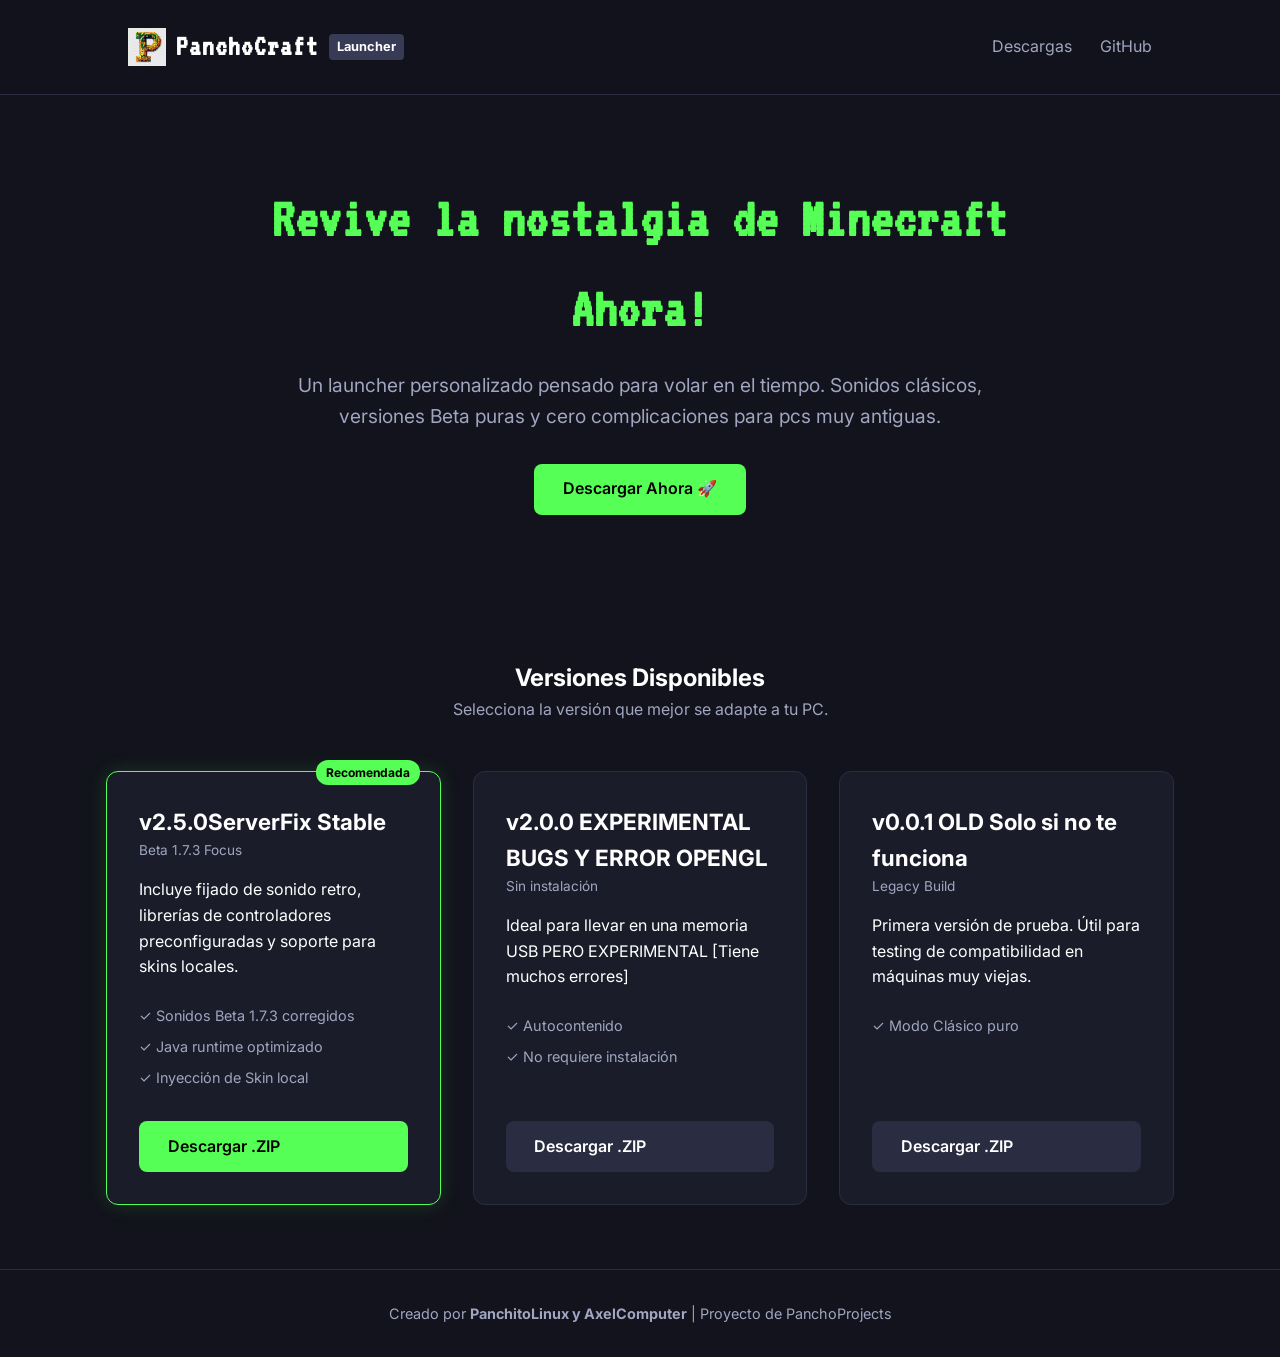
==== PanchoCraftLauncher.html @ 81cd55cd "Add files via upload" ====
<!DOCTYPE html>
<html lang="es">

<head>
    <meta charset="UTF-8">
    <meta name="viewport" content="width=device-width, initial-scale=1.0">
    <title>PanchoCraft Launcher | PanchitoLinux</title>
    <link rel="stylesheet" href="styles.css">
    <!-- Fuente moderna estilo Pixel / Game -->
    <link rel="preconnect" href="https://fonts.googleapis.com">
    <link rel="preconnect" href="https://fonts.gstatic.com" crossorigin>
    <link href="https://fonts.googleapis.com/css2?family=VT323&family=Inter:wght@400;600;800&display=swap"
        rel="stylesheet">
</head>

<body>

    <!-- Encabezado / Navbar -->
    <header class="navbar">
        <div class="logo">
            <!-- Imagen del Logo -->
            <img src="logo.ico" alt="PanchoCraft Logo" class="logo-img">
            <span class="pixel-text">PanchoCraft</span>
            <span class="badge">Launcher</span>
        </div>
        <nav>
            <a href="#descargas">Descargas</a>
            <a href="https://github.com/PanchitoLinux" target="_blank" class="github-link">GitHub</a>
        </nav>
    </header>

    <!-- Hero Section -->
    <section class="hero">
        <h1 class="pixel-title">Revive la nostalgia de Minecraft Ahora!</h1>
        <p class="hero-subtitle">Un launcher personalizado pensado para volar en el tiempo. Sonidos clásicos, versiones
            Beta puras y cero complicaciones para pcs muy antiguas.</p>
        <a href="#descargas" class="btn btn-primary">Descargar Ahora 🚀</a>
    </section>

    <!-- Sección de Descargas -->
    <section id="descargas" class="downloads-section">
        <h2>Versiones Disponibles</h2>
        <p class="section-desc">Selecciona la versión que mejor se adapte a tu PC.</p>

        <div class="cards-grid">

            <!-- Versión Estable x86 y x64 bits Windows(Recomendada) -->
            <div class="card featured">
                <span class="card-tag">Recomendada</span>
                <h3>v2.5.0ServerFix Stable</h3>
                <span class="version-date">Beta 1.7.3 Focus</span>
                <p>Incluye fijado de sonido retro, librerías de controladores preconfiguradas y soporte para skins
                    locales.</p>
                <ul class="features-list">
                    <li>✓ Sonidos Beta 1.7.3 corregidos</li>
                    <li>✓ Java runtime optimizado</li>
                    <li>✓ Inyección de Skin local</li>
                </ul>
                <a href="https://www.mediafire.com/file/p5ts96hq9i423qu/LauncherPanchitoNostalgia2.5.0.7z/file"
                    class="btn btn-download">Descargar .ZIP</a>
            </div>

            <!-- Versión Descontinuada [NO RECOMENDADA SOLO EXPERIMENTAL] -->
            <div class="card">
                <h3>v2.0.0 EXPERIMENTAL BUGS Y ERROR OPENGL</h3>
                <span class="version-date">Sin instalación</span>
                <p>Ideal para llevar en una memoria USB PERO EXPERIMENTAL [Tiene muchos errores]</p>
                <ul class="features-list">
                    <li>✓ Autocontenido</li>
                    <li>✓ No requiere instalación</li>
                </ul>
                <a href="https://www.mediafire.com/file/kmxfj7t326yy0t3/LauncherPanchitoNostalgiaUpdate2.7z/file"
                    class="btn btn-secondary">Descargar .ZIP</a>
            </div>

            <!-- Versión Antigua OLD solo si no funcionan las demas -->
            <div class="card">
                <h3>v0.0.1 OLD Solo si no te funciona</h3>
                <span class="version-date">Legacy Build</span>
                <p>Primera versión de prueba. Útil para testing de compatibilidad en máquinas muy viejas.</p>
                <ul class="features-list">
                    <li>✓ Modo Clásico puro</li>
                </ul>
                <a href="https://www.mediafire.com/file/olpnx8snlt0ps9s/PanchitoLinux+Nostalgia+Launcher.7z/file"
                    class="btn btn-secondary">Descargar .ZIP</a>
            </div>

        </div>
    </section>

    <!-- Pie de página -->
    <footer>
        <p>Creado por <strong>PanchitoLinux y AxelComputer</strong> | Proyecto de PanchoProjects</p>
    </footer>

</body>

</html>
---- styles.css ----
:root {
    --bg-dark: #12131C;
    --card-bg: #1A1C29;
    --accent: #55FF55;
    /* Verde Minecraft */
    --accent-hover: #33cc33;
    --text-main: #FFFFFF;
    --text-muted: #A0A5C0;
    --border-color: #2A2D42;
}

* {
    margin: 0;
    padding: 0;
    box-sizing: border-box;
    font-family: 'Inter', sans-serif;
}

body {
    background-color: var(--bg-dark);
    color: var(--text-main);
    line-height: 1.6;
}

/* Tipografía retro */
.pixel-text,
.pixel-title {
    font-family: 'VT323', monospace;
    letter-spacing: 1px;
}

/* Header */
.navbar {
    display: flex;
    justify-content: space-between;
    align-items: center;
    padding: 1.5rem 10%;
    background-color: rgba(18, 19, 28, 0.9);
    border-bottom: 1px solid var(--border-color);
    position: sticky;
    top: 0;
    backdrop-filter: blur(8px);
    z-index: 100;
}

/* Alineación del Logo con la Imagen */
.logo {
    display: flex;
    align-items: center;
    gap: 10px;
    font-size: 1.8rem;
    font-weight: bold;
}

.logo-img {
    height: 38px;
    width: auto;
    object-fit: contain;
}

.badge {
    font-size: 0.8rem;
    background: #383B56;
    padding: 0.2rem 0.5rem;
    border-radius: 4px;
}

nav a {
    color: var(--text-muted);
    text-decoration: none;
    margin-left: 1.5rem;
    transition: color 0.3s;
}

nav a:hover {
    color: var(--text-main);
}

/* Hero Section */
.hero {
    text-align: center;
    padding: 5rem 1rem;
    max-width: 800px;
    margin: 0 auto;
}

.hero .pixel-title {
    font-size: 3.5rem;
    color: var(--accent);
    margin-bottom: 1rem;
}

.hero-subtitle {
    font-size: 1.2rem;
    color: var(--text-muted);
    margin-bottom: 2rem;
}

/* Botones */
.btn {
    display: inline-block;
    padding: 0.8rem 1.8rem;
    border-radius: 8px;
    text-decoration: none;
    font-weight: 600;
    transition: all 0.2s ease;
}

.btn-primary,
.btn-download {
    background-color: var(--accent);
    color: #000;
}

.btn-primary:hover,
.btn-download:hover {
    background-color: var(--accent-hover);
    transform: translateY(-2px);
}

.btn-secondary {
    background-color: #2A2D42;
    color: var(--text-main);
}

.btn-secondary:hover {
    background-color: #383B56;
}

/* Downloads Grid */
.downloads-section {
    max-width: 1100px;
    margin: 0 auto;
    padding: 4rem 1rem;
    text-align: center;
}

.section-desc {
    color: var(--text-muted);
    margin-bottom: 3rem;
}

.cards-grid {
    display: grid;
    grid-template-columns: repeat(auto-fit, minmax(300px, 1fr));
    gap: 2rem;
}

.card {
    background-color: var(--card-bg);
    border: 1px solid var(--border-color);
    border-radius: 12px;
    padding: 2rem;
    text-align: left;
    position: relative;
    display: flex;
    flex-direction: column;
}

.card.featured {
    border-color: var(--accent);
    box-shadow: 0 0 20px rgba(85, 255, 85, 0.15);
}

.card-tag {
    position: absolute;
    top: -12px;
    right: 20px;
    background: var(--accent);
    color: #000;
    font-size: 0.75rem;
    font-weight: bold;
    padding: 0.2rem 0.6rem;
    border-radius: 12px;
}

.card h3 {
    font-size: 1.4rem;
}

.version-date {
    font-size: 0.85rem;
    color: var(--text-muted);
    margin-bottom: 1rem;
    display: block;
}

.features-list {
    list-style: none;
    margin: 1.5rem 0;
    flex-grow: 1;
}

.features-list li {
    font-size: 0.9rem;
    color: var(--text-muted);
    margin-bottom: 0.5rem;
}

/* Footer */
footer {
    text-align: center;
    padding: 2rem;
    border-top: 1px solid var(--border-color);
    color: var(--text-muted);
    font-size: 0.9rem;
}
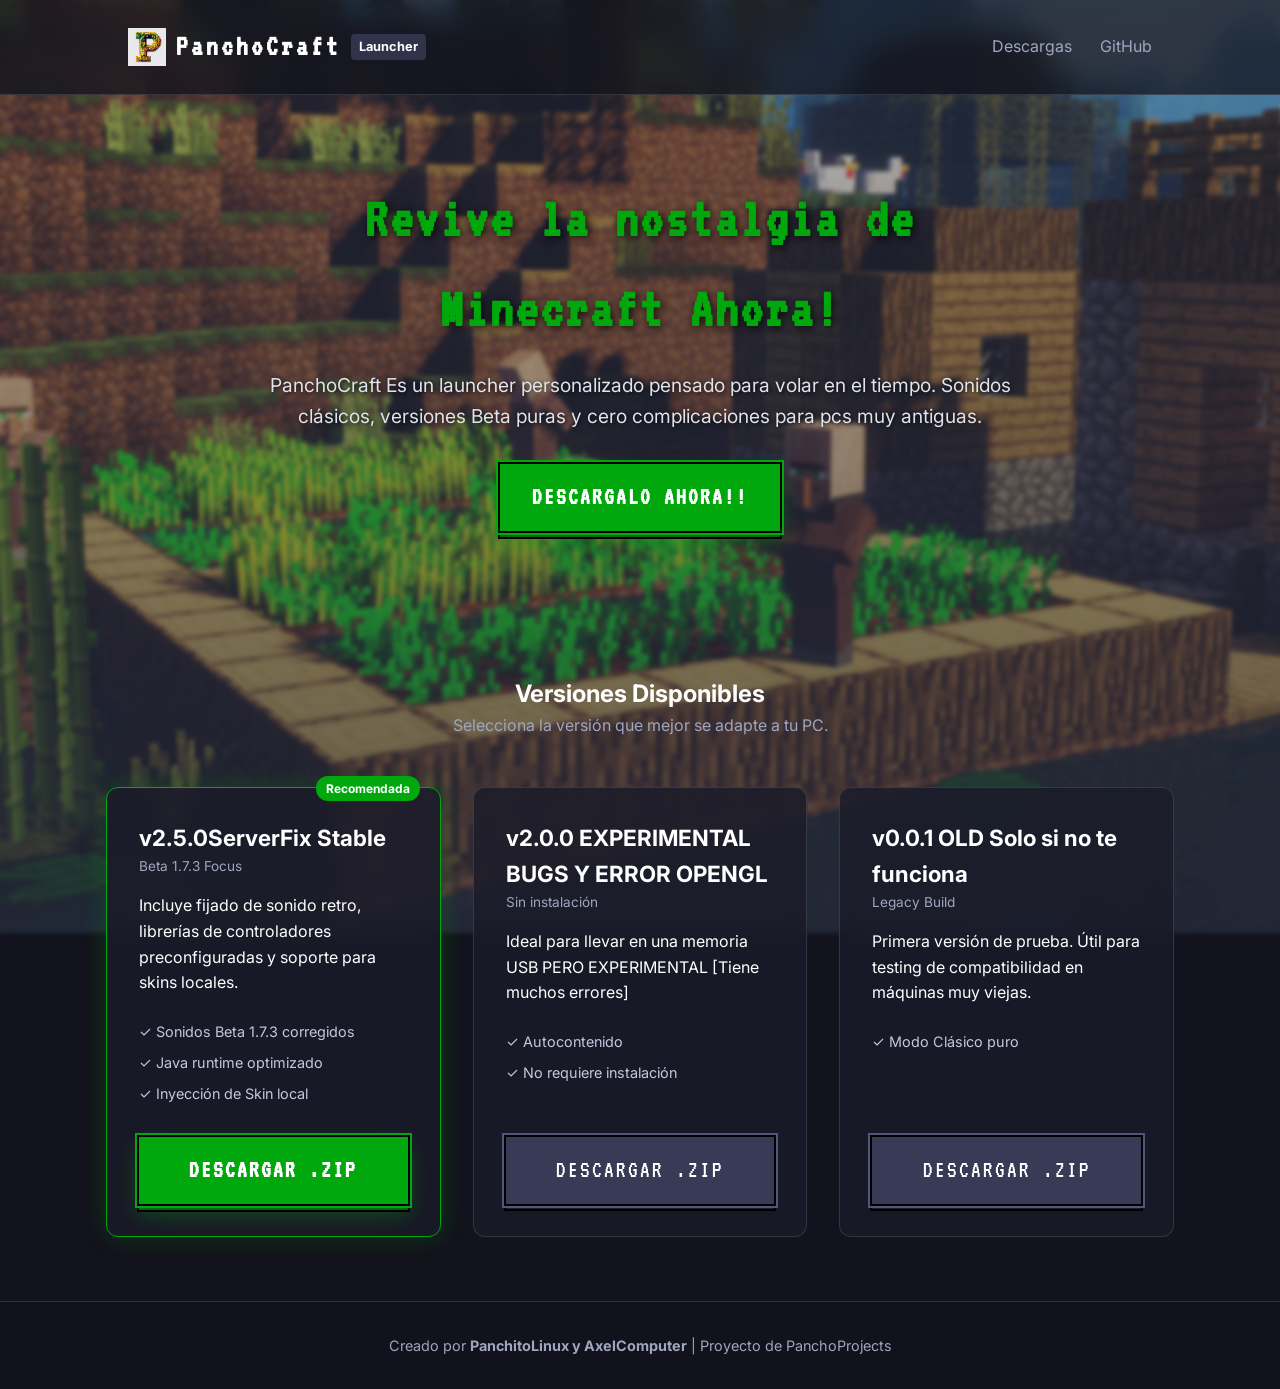
==== commit 5266a052: "Add files via upload" ====
--- a/PanchoCraftLauncher.html
+++ b/PanchoCraftLauncher.html
@@ -32,9 +32,10 @@
     <!-- Hero Section -->
     <section class="hero">
         <h1 class="pixel-title">Revive la nostalgia de Minecraft Ahora!</h1>
-        <p class="hero-subtitle">Un launcher personalizado pensado para volar en el tiempo. Sonidos clásicos, versiones
+        <p class="hero-subtitle">PanchoCraft Es un launcher personalizado pensado para volar en el tiempo. Sonidos
+            clásicos, versiones
             Beta puras y cero complicaciones para pcs muy antiguas.</p>
-        <a href="#descargas" class="btn btn-primary">Descargar Ahora 🚀</a>
+        <a href="#descargas" class="btn btn-primary">Descargalo Ahora!!</a>
     </section>
 
     <!-- Sección de Descargas -->
--- a/styles.css
+++ b/styles.css
@@ -1,12 +1,13 @@
 :root {
     --bg-dark: #12131C;
-    --card-bg: #1A1C29;
-    --accent: #55FF55;
-    /* Verde Minecraft */
-    --accent-hover: #33cc33;
+    --card-bg: rgba(26, 28, 41, 0.82);
+    /* Transparencia para dejar entrever el fondo */
+    --accent: #00A80E;
+    /* Verde deslumbrante */
+    --accent-hover: #00870b;
     --text-main: #FFFFFF;
     --text-muted: #A0A5C0;
-    --border-color: #2A2D42;
+    --border-color: rgba(255, 255, 255, 0.12);
 }
 
 * {
@@ -20,30 +21,52 @@
     background-color: var(--bg-dark);
     color: var(--text-main);
     line-height: 1.6;
+    min-height: 100vh;
+    position: relative;
+    overflow-x: hidden;
+}
+
+/* Fondo decorativo desenfocado */
+body::before {
+    content: "";
+    position: fixed;
+    top: -10px;
+    left: -10px;
+    right: -10px;
+    bottom: -10px;
+    background-image: linear-gradient(rgba(18, 19, 28, 0.65),
+            rgba(18, 19, 28, 0.85)), url('wp6505487.jpg');
+    background-size: cover;
+    background-position: center;
+    background-repeat: no-repeat;
+    filter: blur(2px) brightness(2.00);
+    z-index: -1;
+    transform: scale(1.05);
 }
 
 /* Tipografía retro */
 .pixel-text,
 .pixel-title {
     font-family: 'VT323', monospace;
-    letter-spacing: 1px;
-}
-
-/* Header */
+    letter-spacing: 3px;
+}
+
+/* Header / Navbar */
 .navbar {
     display: flex;
     justify-content: space-between;
     align-items: center;
     padding: 1.5rem 10%;
-    background-color: rgba(18, 19, 28, 0.9);
+    background-color: rgba(18, 19, 28, 0.75);
     border-bottom: 1px solid var(--border-color);
     position: sticky;
     top: 0;
-    backdrop-filter: blur(8px);
+    backdrop-filter: blur(12px);
+    -webkit-backdrop-filter: blur(12px);
     z-index: 100;
 }
 
-/* Alineación del Logo con la Imagen */
+/* Logo */
 .logo {
     display: flex;
     align-items: center;
@@ -60,7 +83,7 @@
 
 .badge {
     font-size: 0.8rem;
-    background: #383B56;
+    background: rgba(56, 59, 86, 0.8);
     padding: 0.2rem 0.5rem;
     border-radius: 4px;
 }
@@ -88,46 +111,193 @@
     font-size: 3.5rem;
     color: var(--accent);
     margin-bottom: 1rem;
+    text-shadow: 2px 2px 8px rgba(0, 0, 0, 0.8);
+
+    /* Animaciones: Entrada con rebote + flotación retro continua */
+    animation:
+        bounceInDown 1.2s cubic-bezier(0.215, 0.61, 0.355, 1) forwards,
+        floatRetro 3s ease-in-out infinite 1.2s;
 }
 
 .hero-subtitle {
     font-size: 1.2rem;
-    color: var(--text-muted);
+    color: #e0e2ec;
     margin-bottom: 2rem;
-}
-
-/* Botones */
+    text-shadow: 1px 1px 4px rgba(0, 0, 0, 0.8);
+
+    /* Animación suave de aparición para el subtítulo */
+    animation: fadeIn 1.5s ease-out 0.4s both;
+}
+
+/* ==========================================
+   ANIMACIONES DE ENTRADA Y MOVIMIENTO
+   ========================================== */
+
+/* 1. Caída con rebote para el título principal */
+@keyframes bounceInDown {
+    0% {
+        opacity: 0;
+        transform: translateY(-200px) scale(0.8);
+    }
+
+    60% {
+        opacity: 1;
+        transform: translateY(20px) scale(1.05);
+    }
+
+    80% {
+        transform: translateY(-10px) scale(0.98);
+    }
+
+    100% {
+        transform: translateY(0) scale(1);
+    }
+}
+
+/* 2. Flotación constante estilo retro/arcade */
+@keyframes floatRetro {
+
+    0%,
+    100% {
+        transform: translateY(0);
+        text-shadow: 2px 2px 8px rgba(0, 0, 0, 0.8);
+    }
+
+    50% {
+        transform: translateY(-8px);
+        text-shadow: 2px 10px 18px rgba(0, 168, 14, 0.6);
+    }
+}
+
+/* 3. Aparición suave (Fade In) */
+@keyframes fadeIn {
+    from {
+        opacity: 0;
+        transform: translateY(15px);
+    }
+
+    to {
+        opacity: 1;
+        transform: translateY(0);
+    }
+}
+
+/* 4. Pulso brillante para los botones principales de descarga */
+@keyframes pulseGlow {
+
+    0%,
+    100% {
+        box-shadow:
+            0 0 0 2px #000,
+            0 0 0 4px var(--accent),
+            0 6px 0 0 #006b08,
+            0 6px 0 2px #000,
+            0 10px 20px rgba(0, 168, 14, 0.4);
+    }
+
+    50% {
+        box-shadow:
+            0 0 0 2px #000,
+            0 0 0 4px var(--accent),
+            0 6px 0 0 #006b08,
+            0 6px 0 2px #000,
+            0 12px 30px rgba(0, 168, 14, 0.8);
+        /* Brillo intenso */
+    }
+}
+
+/* ==========================================
+   BOTONES ESTILO PIXEL RETRO / MINECRAFT
+   ========================================== */
+
 .btn {
     display: inline-block;
-    padding: 0.8rem 1.8rem;
-    border-radius: 8px;
+    padding: 0.9rem 2rem;
     text-decoration: none;
-    font-weight: 600;
-    transition: all 0.2s ease;
-}
-
+    font-family: 'VT323', monospace;
+    /* Fuente Pixel retro */
+    font-size: 1.5rem;
+    letter-spacing: 2px;
+    text-transform: uppercase;
+    text-align: center;
+    cursor: pointer;
+    position: relative;
+    user-select: none;
+    transition: all 0.1s ease;
+    border-radius: 0;
+    /* Sin bordes redondeados modernos */
+}
+
+/* Botones principales de descarga (Estilo Minecraft verde) */
 .btn-primary,
 .btn-download {
     background-color: var(--accent);
-    color: #000;
+    color: #ffffff;
+    font-weight: bold;
+
+    /* Borde pixelado con sombra 3D rígida */
+    box-shadow:
+        0 0 0 2px #000,
+        0 0 0 4px var(--accent),
+        0 6px 0 0 #006b08,
+        0 6px 0 2px #000,
+        0 10px 20px rgba(0, 168, 14, 0.4);
+
+    /* Animación de entrada y resplandor pulso */
+    animation:
+        fadeIn 1.5s ease-out 0.6s both,
+        pulseGlow 2s infinite ease-in-out;
 }
 
 .btn-primary:hover,
 .btn-download:hover {
     background-color: var(--accent-hover);
-    transform: translateY(-2px);
-}
-
+    transform: translateY(2px);
+
+    /* Sombra reducida al presionar/pasar el cursor */
+    box-shadow:
+        0 0 0 2px #000,
+        0 0 0 4px var(--accent-hover),
+        0 4px 0 0 #006b08,
+        0 4px 0 2px #000,
+        0 8px 25px rgba(0, 168, 14, 0.7);
+}
+
+.btn-primary:active,
+.btn-download:active {
+    transform: translateY(6px);
+
+    /* Click "presionado" tipo botón de juego */
+    box-shadow:
+        0 0 0 2px #000,
+        0 0 0 4px var(--accent-hover),
+        0 0 0 0 #006b08,
+        0 0 0 2px #000;
+}
+
+/* Botones secundarios estilo pixel */
 .btn-secondary {
-    background-color: #2A2D42;
-    color: var(--text-main);
+    background-color: #383b56;
+    color: #ffffff;
+    box-shadow:
+        0 0 0 2px #000,
+        0 0 0 4px #52577a,
+        0 5px 0 0 #1d1e2c,
+        0 5px 0 2px #000;
 }
 
 .btn-secondary:hover {
-    background-color: #383B56;
-}
-
-/* Downloads Grid */
+    background-color: #484c6e;
+    transform: translateY(2px);
+    box-shadow: 0 0 0 2px #000, 0 0 0 4px #656b96, 0 3px 0 0 #1d1e2c, 0 3px 0 2px #000;
+}
+
+.btn-secondary:active {
+    transform: translateY(5px);
+    box-shadow: 0 0 0 2px #000, 0 0 0 4px #656b96, 0 0 0 0 #1d1e2c, 0 0 0 2px #000;
+}
+
+/* Seccion de Descargas */
 .downloads-section {
     max-width: 1100px;
     margin: 0 auto;
@@ -155,11 +325,19 @@
     position: relative;
     display: flex;
     flex-direction: column;
+    backdrop-filter: blur(10px);
+    -webkit-backdrop-filter: blur(10px);
+    transition: transform 0.3s ease, border-color 0.3s ease;
+}
+
+.card:hover {
+    transform: translateY(-4px);
+    border-color: rgba(255, 255, 255, 0.3);
 }
 
 .card.featured {
     border-color: var(--accent);
-    box-shadow: 0 0 20px rgba(85, 255, 85, 0.15);
+    box-shadow: 0 0 25px rgba(0, 168, 14, 0.25);
 }
 
 .card-tag {
@@ -167,7 +345,7 @@
     top: -12px;
     right: 20px;
     background: var(--accent);
-    color: #000;
+    color: #ffffff;
     font-size: 0.75rem;
     font-weight: bold;
     padding: 0.2rem 0.6rem;
@@ -193,15 +371,17 @@
 
 .features-list li {
     font-size: 0.9rem;
-    color: var(--text-muted);
+    color: #c5c8de;
     margin-bottom: 0.5rem;
 }
 
-/* Footer */
+/* Pie de página */
 footer {
     text-align: center;
     padding: 2rem;
     border-top: 1px solid var(--border-color);
     color: var(--text-muted);
     font-size: 0.9rem;
+    background-color: rgba(18, 19, 28, 0.8);
+    backdrop-filter: blur(10px);
 }
